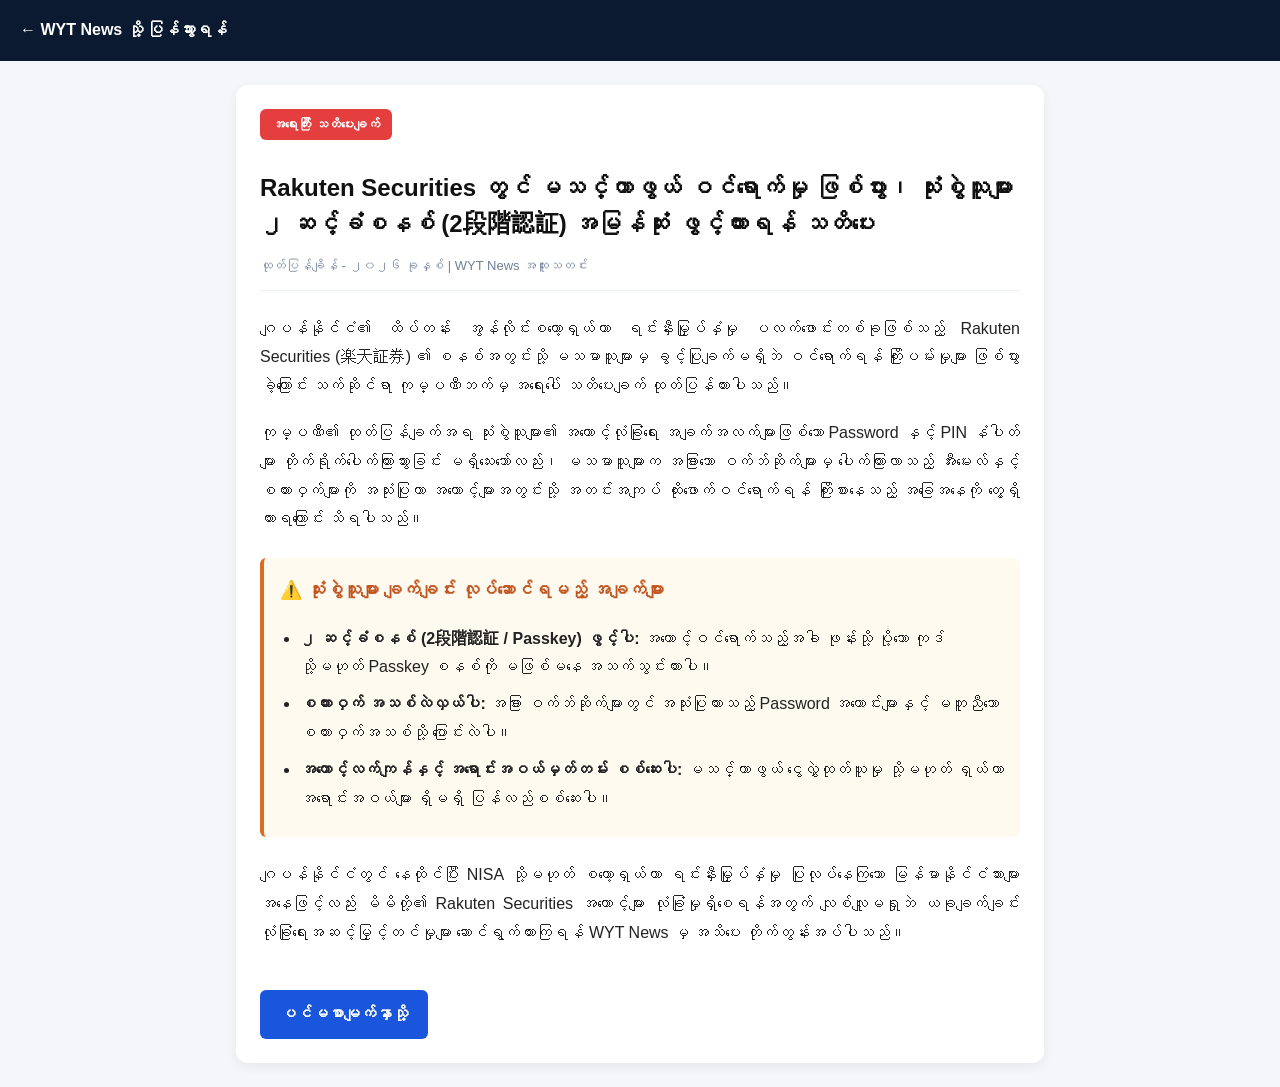
==== rakuten-news.html @ 780f5eda "Create rakuten-news.html" ====
<!DOCTYPE html>
<html lang="my">
<head>
    <meta charset="UTF-8">
    <meta name="viewport" content="width=device-width, initial-scale=1.0">
    <title>Rakuten Securities တွင် မသင်္ကာဖွယ် ဝင်ရောက်မှု ဖြစ်ပွား - WYT News</title>
    <style>
        body {
            font-family: -apple-system, BlinkMacSystemFont, "Segoe UI", Roboto, "Helvetica Neue", Arial, sans-serif;
            line-height: 1.8;
            margin: 0;
            padding: 0;
            background-color: #f4f6f9;
            color: #222;
        }
        .header {
            background-color: #0b1a30;
            color: #fff;
            padding: 16px 20px;
            display: flex;
            align-items: center;
            justify-content: space-between;
        }
        .header a {
            color: #fff;
            text-decoration: none;
            font-size: 16px;
            font-weight: bold;
        }
        .container {
            max-width: 760px;
            margin: 24px auto;
            background: #fff;
            padding: 24px;
            border-radius: 12px;
            box-shadow: 0 4px 12px rgba(0,0,0,0.06);
        }
        .badge {
            background-color: #e53e3e;
            color: #fff;
            padding: 4px 12px;
            border-radius: 6px;
            font-size: 13px;
            font-weight: bold;
            display: inline-block;
            margin-bottom: 14px;
        }
        .title {
            font-size: 24px;
            font-weight: 700;
            line-height: 1.5;
            margin-bottom: 12px;
            color: #111;
        }
        .date {
            font-size: 13px;
            color: #718096;
            margin-bottom: 24px;
            border-bottom: 1px solid #edf2f7;
            padding-bottom: 12px;
        }
        .content p {
            font-size: 16px;
            margin-bottom: 18px;
            text-align: justify;
        }
        .alert-box {
            background-color: #fffaf0;
            border-left: 4px solid #dd6b20;
            padding: 16px;
            border-radius: 6px;
            margin: 24px 0;
        }
        .alert-box h3 {
            margin-top: 0;
            color: #c05621;
            font-size: 18px;
        }
        .alert-box ul {
            margin: 0;
            padding-left: 20px;
        }
        .alert-box li {
            margin-bottom: 8px;
        }
        .back-btn {
            display: inline-block;
            margin-top: 24px;
            padding: 10px 20px;
            background-color: #1a56db;
            color: #fff;
            text-decoration: none;
            border-radius: 6px;
            font-weight: bold;
        }
    </style>
</head>
<body>

    <div class="header">
        <a href="index.html">← WYT News သို့ ပြန်သွားရန်</a>
    </div>

    <div class="container">
        <span class="badge">အရေးကြီး သတိပေးချက်</span>
        <h1 class="title">Rakuten Securities တွင် မသင်္ကာဖွယ် ဝင်ရောက်မှု ဖြစ်ပွား၊ သုံးစွဲသူများ ၂ ဆင့်ခံစနစ် (2段階認証) အမြန်ဆုံး ဖွင့်ထားရန် သတိပေး</h1>
        <div class="date">ထုတ်ပြန်ချိန် - ၂၀၂၆ ခုနှစ် | WYT News အထူးသတင်း</div>

        <div class="content">
            <p>
                ဂျပန်နိုင်ငံ၏ ထိပ်တန်း အွန်လိုင်းစတော့ရှယ်ယာ ရင်းနှီးမြှုပ်နှံမှု ပလက်ဖောင်းတစ်ခုဖြစ်သည့် Rakuten Securities (楽天証券) ၏ စနစ်အတွင်းသို့ မသမာသူများမှ ခွင့်ပြုချက်မရှိဘဲ ဝင်ရောက်ရန် ကြိုးပမ်းမှုများ ဖြစ်ပွားခဲ့ကြောင်း သက်ဆိုင်ရာ ကုမ္ပဏီဘက်မှ အရေးပေါ် သတိပေးချက် ထုတ်ပြန်ထားပါသည်။
            </p>

            <p>
                ကုမ္ပဏီ၏ ထုတ်ပြန်ချက်အရ သုံးစွဲသူများ၏ အကောင့်လုံခြုံရေး အချက်အလက်များဖြစ်သော Password နှင့် PIN နံပါတ်များ တိုက်ရိုက်ပေါက်ကြားသွားခြင်း မရှိသေးသော်လည်း၊ မသမာသူများက အခြားသော ဝက်ဘ်ဆိုက်များမှ ပေါက်ကြားလာသည့် အီးမေးလ်နှင့် စကားဝှက်များကို အသုံးပြုကာ အကောင့်များအတွင်းသို့ အတင်းအကျပ် ထိုးဖောက်ဝင်ရောက်ရန် ကြိုးစားနေသည့် အခြေအနေကို တွေ့ရှိထားရကြောင်း သိရပါသည်။
            </p>

            <div class="alert-box">
                <h3>⚠️ သုံးစွဲသူများ ချက်ချင်း လုပ်ဆောင်ရမည့် အချက်များ</h3>
                <ul>
                    <li><strong>၂ ဆင့်ခံစနစ် (2段階認証 / Passkey) ဖွင့်ပါ:</strong> အကောင့်ဝင်ရောက်သည့်အခါ ဖုန်းသို့ ပို့သော ကုဒ် သို့မဟုတ် Passkey စနစ်ကို မဖြစ်မနေ အသက်သွင်းထားပါ။</li>
                    <li><strong>စကားဝှက် အသစ်လဲလှယ်ပါ:</strong> အခြား ဝက်ဘ်ဆိုက်များတွင် အသုံးပြုထားသည့် Password အဟောင်းများနှင့် မတူညီသော စကားဝှက်အသစ်သို့ ပြောင်းလဲပါ။</li>
                    <li><strong>အကောင့်လက်ကျန်နှင့် အရောင်းအဝယ်မှတ်တမ်း စစ်ဆေးပါ:</strong> မသင်္ကာဖွယ် ငွေလွှဲထုတ်ယူမှု သို့မဟုတ် ရှယ်ယာအရောင်းအဝယ်များ ရှိမရှိ ပြန်လည်စစ်ဆေးပါ။</li>
                </ul>
            </div>

            <p>
                ဂျပန်နိုင်ငံတွင် နေထိုင်ပြီး NISA သို့မဟုတ် စတော့ရှယ်ယာ ရင်းနှီးမြှုပ်နှံမှု ပြုလုပ်နေကြသော မြန်မာနိုင်ငံသားများအနေဖြင့်လည်း မိမိတို့၏ Rakuten Securities အကောင့်များ လုံခြုံမှုရှိစေရန်အတွက် လျစ်လျူမရှုဘဲ ယခုချက်ချင်း လုံခြုံရေးအဆင့်မြှင့်တင်မှုများ ဆောင်ရွက်ထားကြရန် WYT News မှ အသိပေး တိုက်တွန်းအပ်ပါသည်။
            </p>

            <a href="index.html" class="back-btn">ပင်မစာမျက်နှာသို့</a>
        </div>
    </div>

</body>
</html>
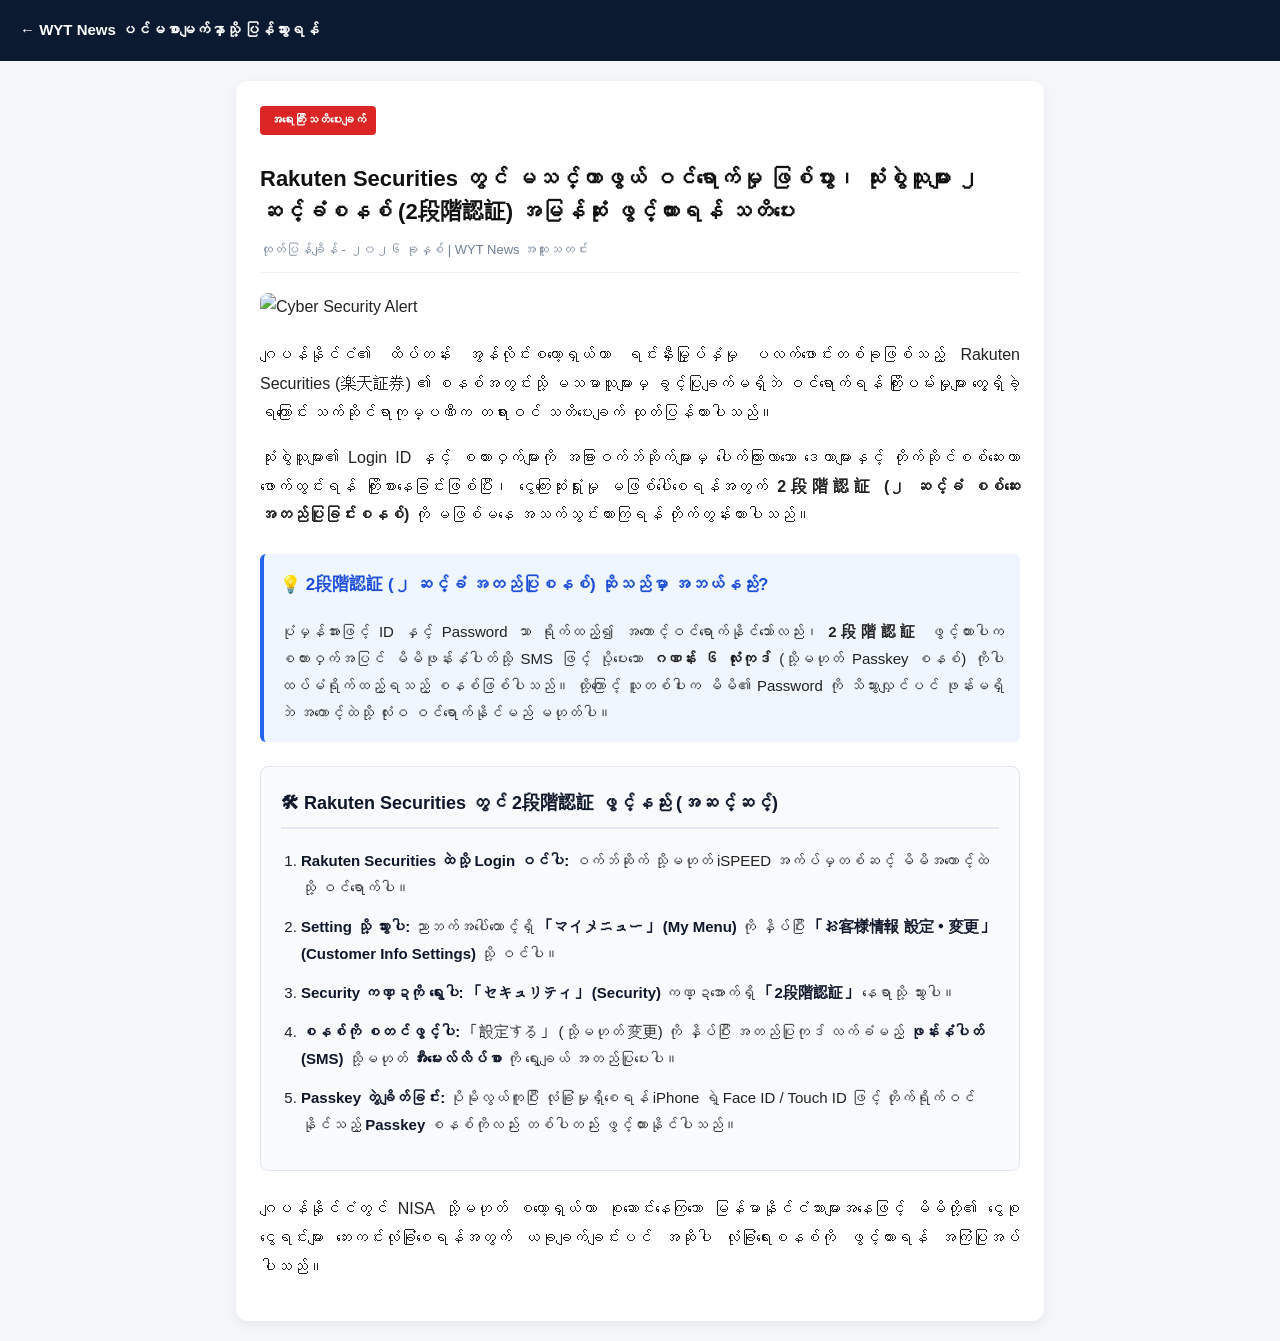
==== commit a729260b: "Update rakuten-news.html" ====
--- a/rakuten-news.html
+++ b/rakuten-news.html
@@ -3,7 +3,7 @@
 <head>
     <meta charset="UTF-8">
     <meta name="viewport" content="width=device-width, initial-scale=1.0">
-    <title>Rakuten Securities တွင် မသင်္ကာဖွယ် ဝင်ရောက်မှု ဖြစ်ပွား - WYT News</title>
+    <title>Rakuten Securities လုံခြုံရေးသတိပေးချက်နှင့် ၂ ဆင့်ခံစနစ် ဖွင့်နည်း - WYT News</title>
     <style>
         body {
             font-family: -apple-system, BlinkMacSystemFont, "Segoe UI", Roboto, "Helvetica Neue", Arial, sans-serif;
@@ -17,77 +17,99 @@
             background-color: #0b1a30;
             color: #fff;
             padding: 16px 20px;
-            display: flex;
-            align-items: center;
-            justify-content: space-between;
         }
         .header a {
             color: #fff;
             text-decoration: none;
-            font-size: 16px;
+            font-size: 15px;
             font-weight: bold;
         }
         .container {
             max-width: 760px;
-            margin: 24px auto;
+            margin: 20px auto;
             background: #fff;
             padding: 24px;
             border-radius: 12px;
             box-shadow: 0 4px 12px rgba(0,0,0,0.06);
         }
         .badge {
-            background-color: #e53e3e;
+            background-color: #dc2626;
             color: #fff;
-            padding: 4px 12px;
-            border-radius: 6px;
-            font-size: 13px;
+            padding: 4px 10px;
+            border-radius: 4px;
+            font-size: 12px;
             font-weight: bold;
             display: inline-block;
-            margin-bottom: 14px;
+            margin-bottom: 12px;
         }
         .title {
-            font-size: 24px;
+            font-size: 22px;
             font-weight: 700;
             line-height: 1.5;
-            margin-bottom: 12px;
+            margin-bottom: 10px;
             color: #111;
         }
         .date {
             font-size: 13px;
             color: #718096;
-            margin-bottom: 24px;
+            margin-bottom: 20px;
             border-bottom: 1px solid #edf2f7;
-            padding-bottom: 12px;
+            padding-bottom: 10px;
+        }
+        .featured-img {
+            width: 100%;
+            height: auto;
+            border-radius: 8px;
+            margin-bottom: 20px;
+            display: block;
         }
         .content p {
             font-size: 16px;
-            margin-bottom: 18px;
+            margin-bottom: 16px;
             text-align: justify;
         }
-        .alert-box {
-            background-color: #fffaf0;
-            border-left: 4px solid #dd6b20;
+        .info-box {
+            background-color: #eff6ff;
+            border-left: 4px solid #2563eb;
             padding: 16px;
             border-radius: 6px;
             margin: 24px 0;
         }
-        .alert-box h3 {
+        .info-box h3 {
             margin-top: 0;
-            color: #c05621;
+            color: #1d4ed8;
+            font-size: 17px;
+        }
+        .step-box {
+            background-color: #f8fafc;
+            border: 1px solid #e2e8f0;
+            border-radius: 8px;
+            padding: 20px;
+            margin: 24px 0;
+        }
+        .step-box h3 {
+            margin-top: 0;
+            color: #0f172a;
             font-size: 18px;
+            border-bottom: 2px solid #e2e8f0;
+            padding-bottom: 8px;
         }
-        .alert-box ul {
+        .step-box ol {
             margin: 0;
             padding-left: 20px;
         }
-        .alert-box li {
-            margin-bottom: 8px;
+        .step-box li {
+            margin-bottom: 12px;
+            font-size: 15px;
+        }
+        .step-box strong {
+            color: #0f172a;
         }
         .back-btn {
             display: inline-block;
             margin-top: 24px;
             padding: 10px 20px;
-            background-color: #1a56db;
+            background-color: #0b1a30;
             color: #fff;
             text-decoration: none;
             border-radius: 6px;
@@ -98,39 +120,58 @@
 <body>
 
     <div class="header">
-        <a href="index.html">← WYT News သို့ ပြန်သွားရန်</a>
+        <a href="index.html">← WYT News ပင်မစာမျက်နှာသို့ ပြန်သွားရန်</a>
     </div>
 
     <div class="container">
-        <span class="badge">အရေးကြီး သတိပေးချက်</span>
+        <span class="badge">အရေးကြီးသတိပေးချက်</span>
         <h1 class="title">Rakuten Securities တွင် မသင်္ကာဖွယ် ဝင်ရောက်မှု ဖြစ်ပွား၊ သုံးစွဲသူများ ၂ ဆင့်ခံစနစ် (2段階認証) အမြန်ဆုံး ဖွင့်ထားရန် သတိပေး</h1>
         <div class="date">ထုတ်ပြန်ချိန် - ၂၀၂၆ ခုနှစ် | WYT News အထူးသတင်း</div>
 
+        <!-- သတင်းဓာတ်ပုံ -->
+        <img class="featured-img" src="https://images.unsplash.com/photo-1563986768609-322da13575f3?w=800&auto=format&fit=crop&q=80" alt="Cyber Security Alert">
+
         <div class="content">
             <p>
-                ဂျပန်နိုင်ငံ၏ ထိပ်တန်း အွန်လိုင်းစတော့ရှယ်ယာ ရင်းနှီးမြှုပ်နှံမှု ပလက်ဖောင်းတစ်ခုဖြစ်သည့် Rakuten Securities (楽天証券) ၏ စနစ်အတွင်းသို့ မသမာသူများမှ ခွင့်ပြုချက်မရှိဘဲ ဝင်ရောက်ရန် ကြိုးပမ်းမှုများ ဖြစ်ပွားခဲ့ကြောင်း သက်ဆိုင်ရာ ကုမ္ပဏီဘက်မှ အရေးပေါ် သတိပေးချက် ထုတ်ပြန်ထားပါသည်။
+                ဂျပန်နိုင်ငံ၏ ထိပ်တန်း အွန်လိုင်းစတော့ရှယ်ယာ ရင်းနှီးမြှုပ်နှံမှု ပလက်ဖောင်းတစ်ခုဖြစ်သည့် Rakuten Securities (楽天証券) ၏ စနစ်အတွင်းသို့ မသမာသူများမှ ခွင့်ပြုချက်မရှိဘဲ ဝင်ရောက်ရန် ကြိုးပမ်းမှုများ တွေ့ရှိခဲ့ရကြောင်း သက်ဆိုင်ရာကုမ္ပဏီက တရားဝင် သတိပေးချက် ထုတ်ပြန်ထားပါသည်။
             </p>
 
             <p>
-                ကုမ္ပဏီ၏ ထုတ်ပြန်ချက်အရ သုံးစွဲသူများ၏ အကောင့်လုံခြုံရေး အချက်အလက်များဖြစ်သော Password နှင့် PIN နံပါတ်များ တိုက်ရိုက်ပေါက်ကြားသွားခြင်း မရှိသေးသော်လည်း၊ မသမာသူများက အခြားသော ဝက်ဘ်ဆိုက်များမှ ပေါက်ကြားလာသည့် အီးမေးလ်နှင့် စကားဝှက်များကို အသုံးပြုကာ အကောင့်များအတွင်းသို့ အတင်းအကျပ် ထိုးဖောက်ဝင်ရောက်ရန် ကြိုးစားနေသည့် အခြေအနေကို တွေ့ရှိထားရကြောင်း သိရပါသည်။
+                သုံးစွဲသူများ၏ Login ID နှင့် စကားဝှက်များကို အခြားဝက်ဘ်ဆိုက်များမှ ပေါက်ကြားလာသော ဒေတာများနှင့် တိုက်ဆိုင်စစ်ဆေးကာ ဖောက်ထွင်းရန် ကြိုးစားနေခြင်းဖြစ်ပြီး၊ ငွေကြေးဆုံးရှုံးမှု မဖြစ်ပေါ်စေရန်အတွက် <strong>2段階認証 (၂ ဆင့်ခံ စစ်ဆေးအတည်ပြုခြင်းစနစ်)</strong> ကို မဖြစ်မနေ အသက်သွင်းထားကြရန် တိုက်တွန်းထားပါသည်။
             </p>
 
-            <div class="alert-box">
-                <h3>⚠️ သုံးစွဲသူများ ချက်ချင်း လုပ်ဆောင်ရမည့် အချက်များ</h3>
-                <ul>
-                    <li><strong>၂ ဆင့်ခံစနစ် (2段階認証 / Passkey) ဖွင့်ပါ:</strong> အကောင့်ဝင်ရောက်သည့်အခါ ဖုန်းသို့ ပို့သော ကုဒ် သို့မဟုတ် Passkey စနစ်ကို မဖြစ်မနေ အသက်သွင်းထားပါ။</li>
-                    <li><strong>စကားဝှက် အသစ်လဲလှယ်ပါ:</strong> အခြား ဝက်ဘ်ဆိုက်များတွင် အသုံးပြုထားသည့် Password အဟောင်းများနှင့် မတူညီသော စကားဝှက်အသစ်သို့ ပြောင်းလဲပါ။</li>
-                    <li><strong>အကောင့်လက်ကျန်နှင့် အရောင်းအဝယ်မှတ်တမ်း စစ်ဆေးပါ:</strong> မသင်္ကာဖွယ် ငွေလွှဲထုတ်ယူမှု သို့မဟုတ် ရှယ်ယာအရောင်းအဝယ်များ ရှိမရှိ ပြန်လည်စစ်ဆေးပါ။</li>
-                </ul>
+            <!-- 2段階認証 ဆိုသည်မှာ အဘယ်နည်း -->
+            <div class="info-box">
+                <h3>💡 2段階認証 (၂ ဆင့်ခံ အတည်ပြုစနစ်) ဆိုသည်မှာ အဘယ်နည်း?</h3>
+                <p style="margin: 0; font-size: 15px;">
+                    ပုံမှန်အားဖြင့် ID နှင့် Password သာ ရိုက်ထည့်၍ အကောင့်ဝင်ရောက်နိုင်သော်လည်း၊ <strong>2段階認証</strong> ဖွင့်ထားပါက စကားဝှက်အပြင် မိမိဖုန်းနံပါတ်သို့ SMS ဖြင့် ပို့ပေးသော <strong>ဂဏန်း ၆ လုံးကုဒ်</strong> (သို့မဟုတ် Passkey စနစ်) ကိုပါ ထပ်မံရိုက်ထည့်ရသည့် စနစ်ဖြစ်ပါသည်။ ထို့ကြောင့် သူတစ်ပါးက မိမိ၏ Password ကို သိသွားလျှင်ပင် ဖုန်းမရှိဘဲ အကောင့်ထဲသို့ လုံးဝ ဝင်ရောက်နိုင်မည် မဟုတ်ပါ။
+                </p>
+            </div>
+
+            <!-- Rakuten တွင် လုပ်ဆောင်နည်း အဆင့်ဆင့် -->
+            <div class="step-box">
+                <h3>🛠 Rakuten Securities တွင် 2段階認証 ဖွင့်နည်း (အဆင့်ဆင့်)</h3>
+                <ol>
+                    <li>
+                        <strong>Rakuten Securities ထဲသို့ Login ဝင်ပါ:</strong> ဝက်ဘ်ဆိုက် သို့မဟုတ် iSPEED အက်ပ်မှတစ်ဆင့် မိမိအကောင့်ထဲသို့ ဝင်ရောက်ပါ။
+                    </li>
+                    <li>
+                        <strong>Setting သို့ သွားပါ:</strong> ညာဘက်အပေါ်ထောင့်ရှိ <strong>「マイメニュー」 (My Menu)</strong> ကို နှိပ်ပြီး <strong>「お客様情報 設定・変更」 (Customer Info Settings)</strong> သို့ ဝင်ပါ။
+                    </li>
+                    <li>
+                        <strong>Security ကဏ္ဍကို ရွေးပါ:</strong> <strong>「セキュリティ」 (Security)</strong> ကဏ္ဍအောက်ရှိ <strong>「2段階認証」</strong> နေရာသို့ သွားပါ။
+                    </li>
+                    <li>
+                        <strong>စနစ်ကို စတင်ဖွင့်ပါ:</strong> 「設定する」 (သို့မဟုတ် 変更) ကို နှိပ်ပြီး အတည်ပြုကုဒ် လက်ခံမည့် <strong>ဖုန်းနံပါတ် (SMS)</strong> သို့မဟုတ် <strong>အီးမေးလ်လိပ်စာ</strong> ကို ရွေးချယ် အတည်ပြုပေးပါ။
+                    </li>
+                    <li>
+                        <strong>Passkey တွဲချိတ်ခြင်း:</strong> ပိုမိုလွယ်ကူပြီး လုံခြုံမှုရှိစေရန် iPhone ရဲ့ Face ID / Touch ID ဖြင့် တိုက်ရိုက်ဝင်နိုင်သည့် <strong>Passkey</strong> စနစ်ကိုလည်း တစ်ပါတည်း ဖွင့်ထားနိုင်ပါသည်။
+                    </li>
+                </ol>
             </div>
 
             <p>
-                ဂျပန်နိုင်ငံတွင် နေထိုင်ပြီး NISA သို့မဟုတ် စတော့ရှယ်ယာ ရင်းနှီးမြှုပ်နှံမှု ပြုလုပ်နေကြသော မြန်မာနိုင်ငံသားများအနေဖြင့်လည်း မိမိတို့၏ Rakuten Securities အကောင့်များ လုံခြုံမှုရှိစေရန်အတွက် လျစ်လျူမရှုဘဲ ယခုချက်ချင်း လုံခြုံရေးအဆင့်မြှင့်တင်မှုများ ဆောင်ရွက်ထားကြရန် WYT News မှ အသိပေး တိုက်တွန်းအပ်ပါသည်။
+                ဂျပန်နိုင်ငံတွင် NISA သို့မဟုတ် စတော့ရှယ်ယာ စုဆောင်းနေကြသော မြန်မာနိုင်ငံသားများအနေဖြင့် မိမိတို့၏ ငွေစုငွေရင်းများ ဘေးကင်းလုံခြုံစေရန်အတွက် ယခုချက်ချင်းပင် အဆိုပါ လုံခြုံရေးစနစ်ကို ဖွင့်ထားရန် အကြံပြုအပ်ပါသည်။
             </p>
 
-            <a href="index.html" class="back-btn">ပင်မစာမျက်နှာသို့</a>
-        </div>
-    </div>
-
-</body>
-</html>
+            <a href="index.html" c
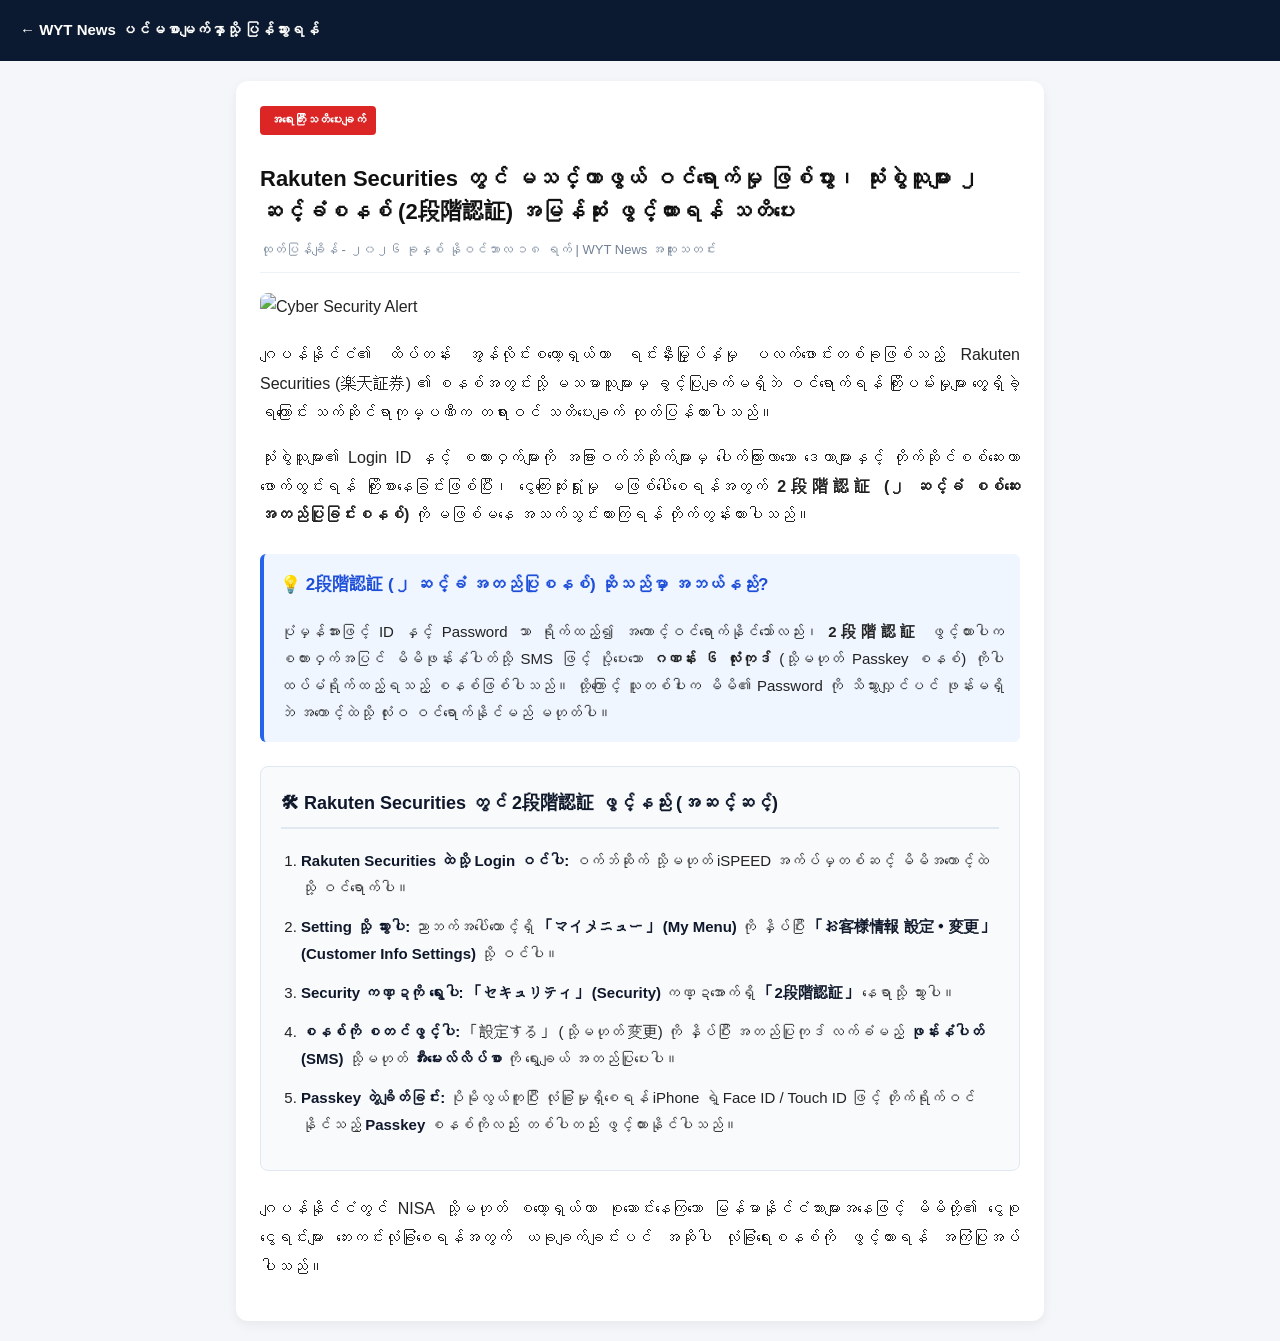
==== commit fc659116: "Update rakuten-news.html" ====
--- a/rakuten-news.html
+++ b/rakuten-news.html
@@ -126,7 +126,7 @@
     <div class="container">
         <span class="badge">အရေးကြီးသတိပေးချက်</span>
         <h1 class="title">Rakuten Securities တွင် မသင်္ကာဖွယ် ဝင်ရောက်မှု ဖြစ်ပွား၊ သုံးစွဲသူများ ၂ ဆင့်ခံစနစ် (2段階認証) အမြန်ဆုံး ဖွင့်ထားရန် သတိပေး</h1>
-        <div class="date">ထုတ်ပြန်ချိန် - ၂၀၂၆ ခုနှစ် | WYT News အထူးသတင်း</div>
+        <div class="date">ထုတ်ပြန်ချိန် - ၂၀၂၆ ခုနှစ် နိုဝင်ဘာလ ၁၈ ရက် | WYT News အထူးသတင်း</div>
 
         <!-- သတင်းဓာတ်ပုံ -->
         <img class="featured-img" src="https://images.unsplash.com/photo-1563986768609-322da13575f3?w=800&auto=format&fit=crop&q=80" alt="Cyber Security Alert">
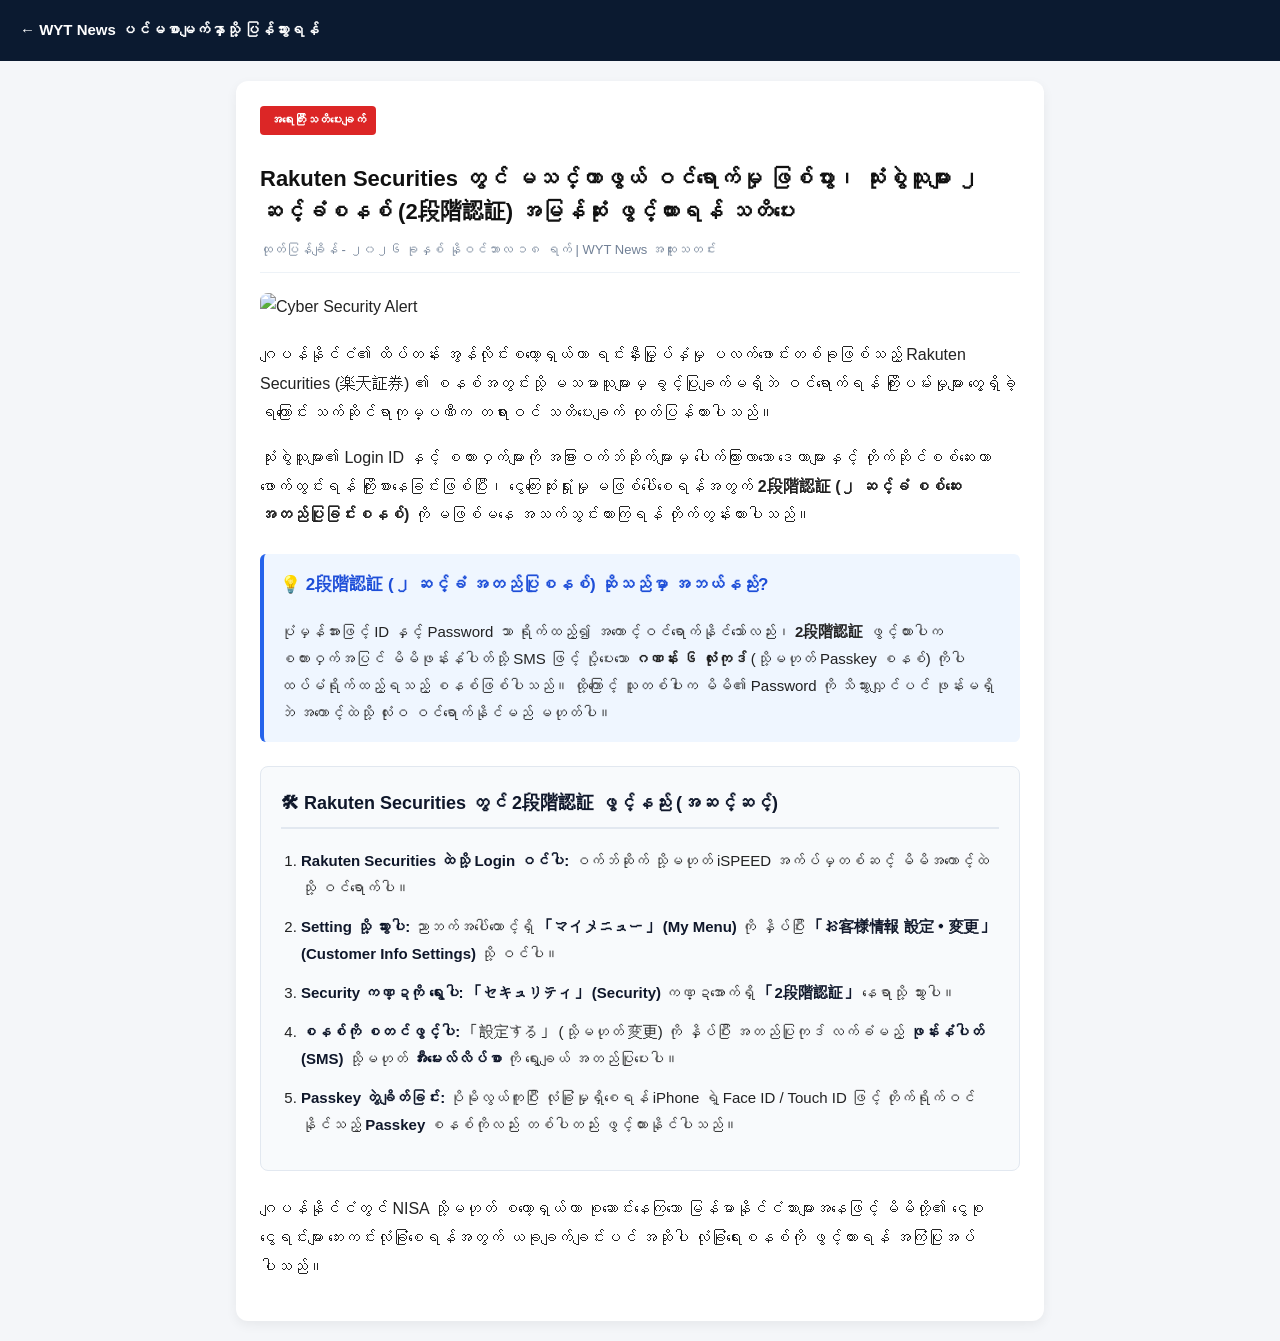
==== commit b72ae851: "Update rakuten-news.html" ====
--- a/rakuten-news.html
+++ b/rakuten-news.html
@@ -66,7 +66,7 @@
         .content p {
             font-size: 16px;
             margin-bottom: 16px;
-            text-align: justify;
+            text-align: left;
         }
         .info-box {
             background-color: #eff6ff;
